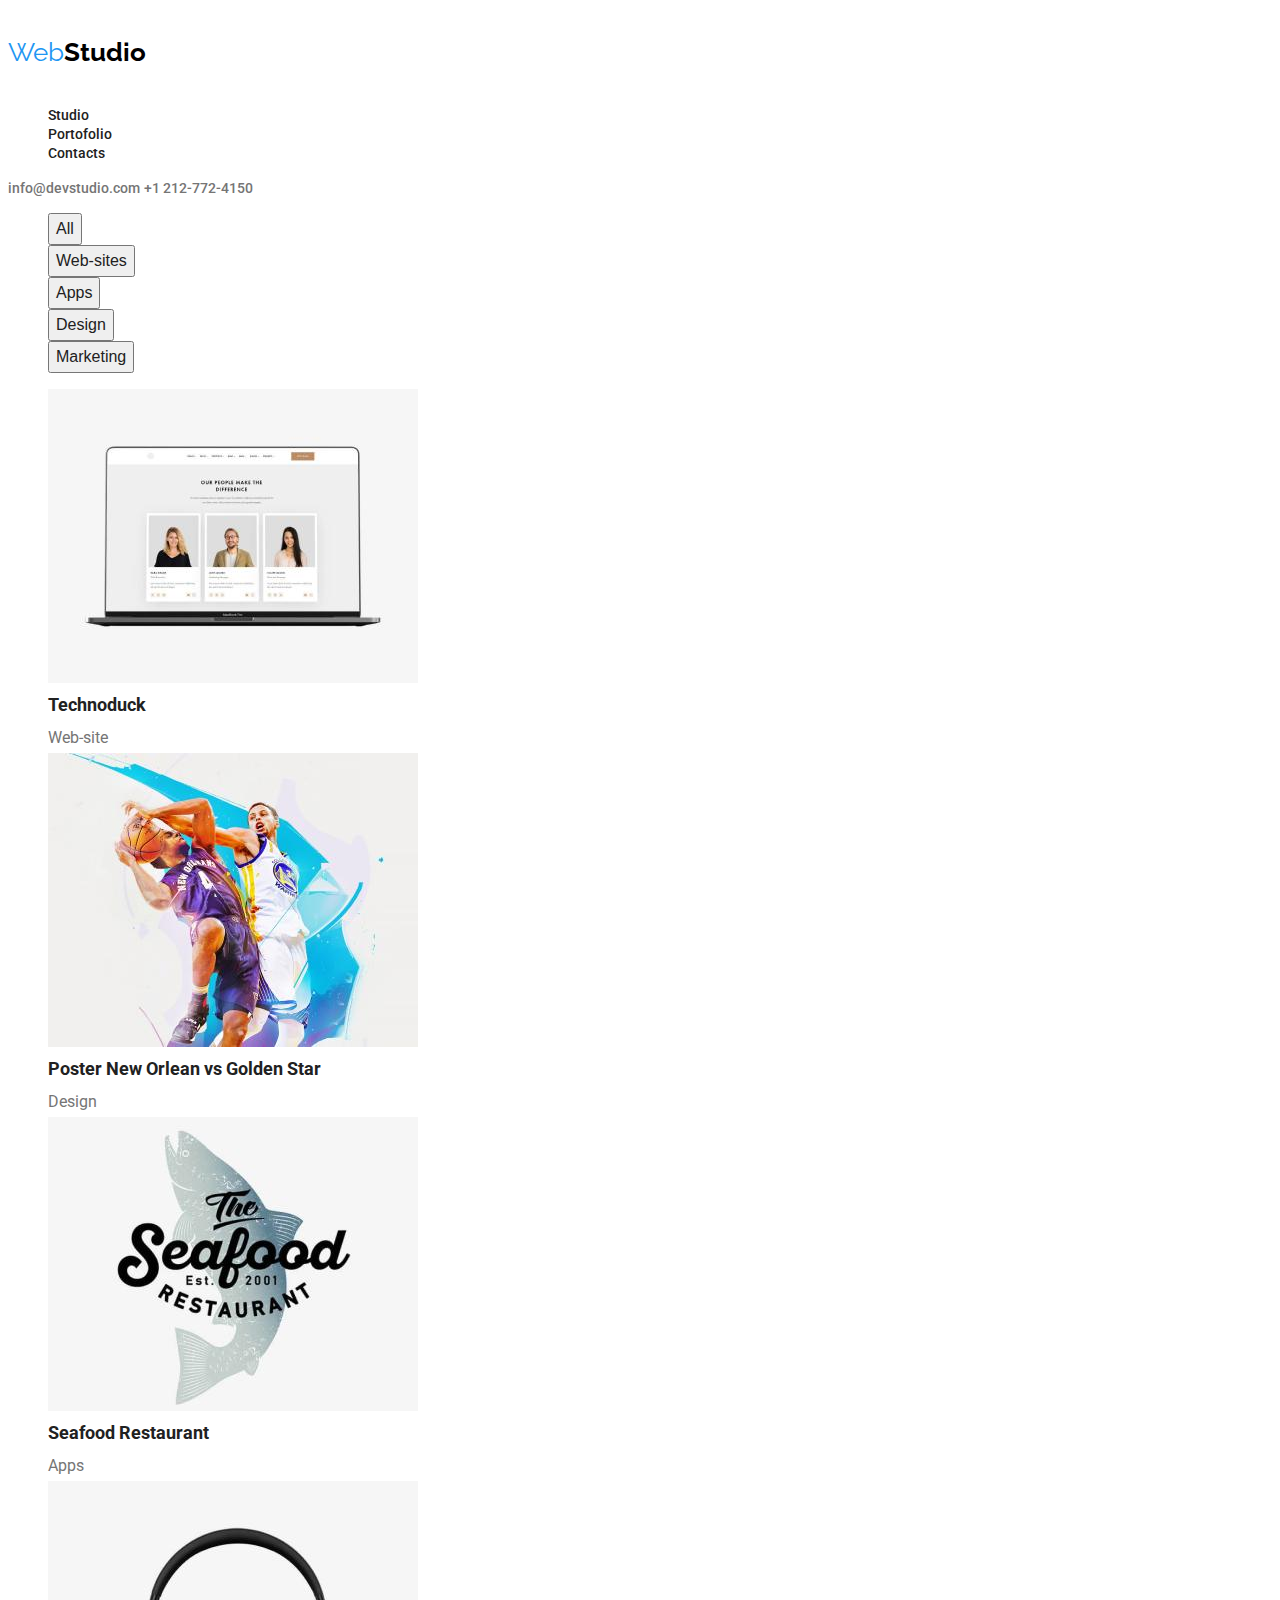
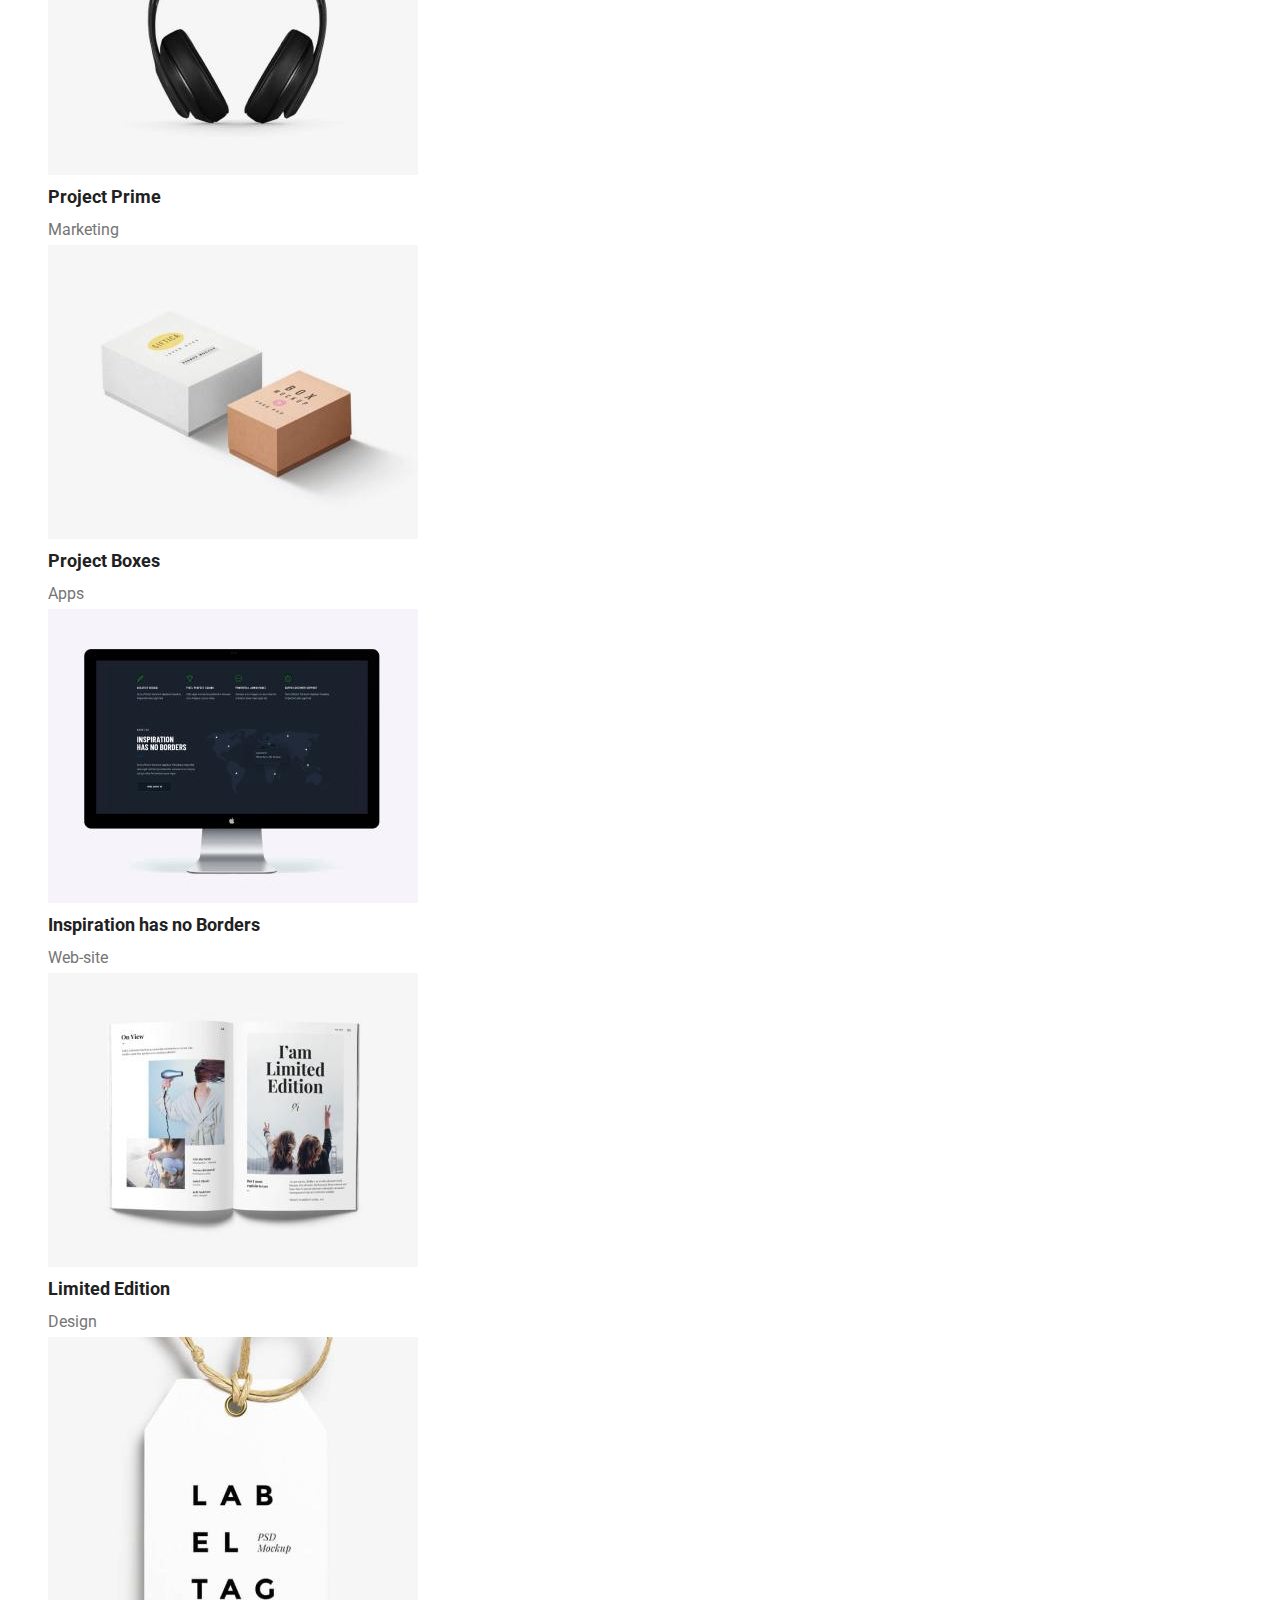
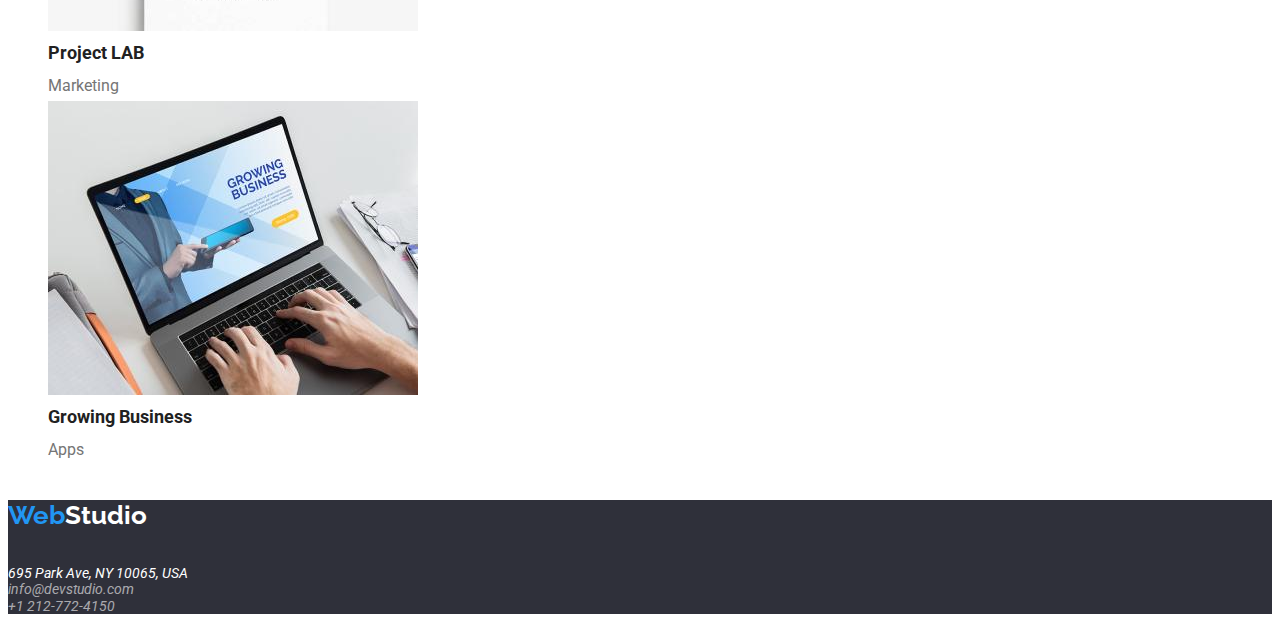
==== portofolio.html @ d2ba15c8 "Add copy repozitory" ====
<!DOCTYPE html>
<html lang="en">
  <head>
    <meta charset="UTF-8" />
    <meta name="viewport" content="width = device-width,initial-scale=1.0" />
    <title>WebStudio</title>
    <link rel="preconnect" href="https://fonts.googleapis.com" />
    <link rel="preconnect" href="https://fonts.gstatic.com" crossorigin />
    <link
      href="https://fonts.googleapis.com/css2?family=Raleway:wght@700&family=Roboto:wght@400;500;700;900&display=swap"
      rel="stylesheet"
    />
    <link rel="stylesheet" href="CSS/style.css" />
  </head>

  <body class="studio-prezentation">
    <header class="global-header">
      <a href="./portofolio.html"></a>
      <h4><span class="accent">Web</span>Studio</h4>

      <nav class="main-navigation">
        <ul>
          <li><a href="./index.html">Studio</a></li>
          <li><a href="./portofolio.html" class="nav-link current">Portofolio</a></li>
          <li><a href="#">Contacts</a></li>
        </ul>
      </nav>

      <a href="mailto:info@devstudio.com">info@devstudio.com</a>
      <a href="tel:+12127724150">+1 212-772-4150</a>
    </header>
    <main>
      <ul class="portofolio-button">
        <li><button type="button">All</button></li>
        <li><button type="button">Web-sites</button></li>
        <li><button type="button">Apps</button></li>
        <li><button type="button">Design</button></li>
        <li><button type="button">Marketing</button></li>
      </ul>

      <ul class="images">
        <li>
          <img
            src="./images/PortofolioTechnoduck.jpg"
            alt="Tehnoduck"
            width="370"
          />
          <br />
          <span class="description-product">Technoduck</span>
          <br />
          <span class="category-product">Web-site</span>
        </li>

        <li>
          <img
            src="./images/Poster-Orlean-Star.jpg"
            alt="New Orlean vs Golden Star"
            width="370"
          />
          <br />
          <span class="description-product"
            >Poster New Orlean vs Golden Star</span
          >
          <br />
          <span class="category-product">Design</span>
        </li>

        <li>
          <img
            src="./images/Seafood.jpg"
            alt="Seafood Restaurant"
            width="370"
          />
          <br />
          <span class="description-product">Seafood Restaurant</span>

          <br />
          <span class="category-product">Apps</span>
        </li>

        <li>
          <img src="./images/HeadPhones.jpg" alt="HeadPhones" width="370" />
          <br />
          <span class="description-product">Project Prime </span>
          <br />
          <span class="category-product">Marketing</span>
        </li>

        <li>
          <img src="./images/Boxes.jpg" alt="Boxes" width="370" />
          <br />
          <span class="description-product"> Project Boxes </span>
          <br />
          <span class="category-product">Apps</span>
        </li>

        <li>
          <img src="./images/Monitor.jpg" alt="Monitor " width="370" />
          <br />
          <span class="description-product"> Inspiration has no Borders </span>
          <br />
          <span class="category-product">Web-site</span>
        </li>

        <li>
          <img src="./images/Book.jpg" alt="Book " width="370" />
          <br />
          <span class="description-product"> Limited Edition </span>
          <br />
          <span class="category-product">Design</span>
        </li>

        <li>
          <img src="./images/Label.jpg" alt="Label " width="370" />
          <br />
          <span class="description-product"> Project LAB </span>
          <br />
          <span class="category-product">Marketing</span>
        </li>

        <li>
          <img src="./images/laptop.jpg" alt="Laptop " width="370" />
          <br />
          <span class="description-product"> Growing Business </span>
          <br />
          <span class="category-product">Apps</span>
        </li>
      </ul>
    </main>
    <footer class="adress-information">
      <h4><span class="highlight">Web</span>Studio</h4>
      <address class="useful-information">
        695 Park Ave, NY 10065, USA <br />
        <a href="mailto:info@devstudio.com">info@devstudio.com</a> <br />
        <a href="tel:+12127724150">+1 212-772-4150</a> <br />
      </address>
    </footer>
  </body>
</html>
---- CSS/style.css ----
:root{
    --link-color: #212121;
    --heading-font-family: "Roboto", sans-serif;
    --series-font-family:"Raleway", sans-serif;
}   

.studio-prezentation{
    font-family: var(--heading-font-family);
}
.global-header{
    background-color: white;

}

span.accent{
    color: #2196F3;
    font-family: var(--series-font-family);
    font-weight: 400;
    font-size: 26px;
    line-height: 35.96px;

}
.studio-prezentation h4{
    font-family: var(--series-font-family);
    color: #000000;
    font-weight: 700;
    font-size: 26px;
    line-height: 30.52px;
}

.global-header .main-navigation a:link,
.global-header .main-navigation a:visited{
    color: var(--link-color);
    text-decoration: none;
    font-weight: 500;
    font-size: 14px;
    line-height: 16.41px;
}
.global-header .main-navigation a:hover{
    color: #2196F3;
    
    
}
.global-header .main-navigation a:active{
    color: #2196F3;

}

.global-header a{
    color: #757575;
    text-decoration: none;
    font-weight: 500;
    font-size: 14px;
    line-height: 16.41px;
}

.global-header a:hover{
    color: #2196F3;
}
.page-section-content{
    background-color: #2F303A;   
}
h1 {
    color: #FFFFFF;
   font-size: 44px;
    font-weight: 900;
    line-height: 60px;
}

.button-service{  
    background-color: #2196F3;
    color: #FFFFFF;
    font-weight: 700;
    font-size: 16px;
    line-height: 30px;
    cursor: pointer
}
 .button-service:hover{
    background-color: #757575;
}

.about-us p{
    color: #757575;
   font-size: 14px;
   line-height: 24px;

    
}

.about-us h4{
    color: #212121;
   font-size: 14px;
   line-height: 16.41px;
    font-weight: 700;
}
ul{
    list-style-type: none;
}

h2{
    color: #212121;
    font-size: 36px;
    line-height: 42.19px;
    font-weight: 700;
}

.our-team{
    background-color: #F5F4FA;
}

h4{
    color: #212121;
   font-size: 16px;
   line-height: 18.75px;
    font-weight: 500;
}
.our-team span{
    color: #757575;
    font-size: 16px;
    line-height: 18.75px;
    font-weight: 400;
}

.adress-information{
    background-color: #2F303A;
    font-family: var(--heading-font-family);
    font-weight: 400;
    font-size: 14px;
    line-height: 16.41px;
}

.adress-information .highlight{
    color:#2196F3 ;
    font-family: var(--series-font-family);
    font-weight: 700;
    font-size: 26px;
    line-height: 30.52px;
}
.adress-information h4{
    color: #FFFFFF;
    font-family: var(--series-font-family);
    font-weight: 700;
    font-size: 26px;
    line-height: 30.52px;
}
.useful-information{
    color: #FFFFFF;
   
}
.useful-information a{
    color: #FFFFFF99;
    text-decoration: none;
    font-size: 14px;
    line-height: 16px;
}
.useful-information a:hover{
    color: #2196F3;
}

.portofolio-button button {
    font-weight: 500;
    font-size: 16px;
    line-height: 26px;
    cursor: pointer;
    color: #212121;
    
}


 .portofolio-button button:hover,
 .portofolio-button:focus {
    color: #FFFFFF;
    background-color: #2196F3;
}
 .portofolio-button button:active{
    color: orange;
 }
 

.images .description-product{
    color: #212121;
    font-weight: 700;
    font-size: 18px;
    line-height: 36px;
}

.images .category-product{
    color:  #757575;
    font-weight: 400;
    font-size: 16px;
    line-height: 30px;
    
}

.nav-link current{
    color: #4d0752;
}
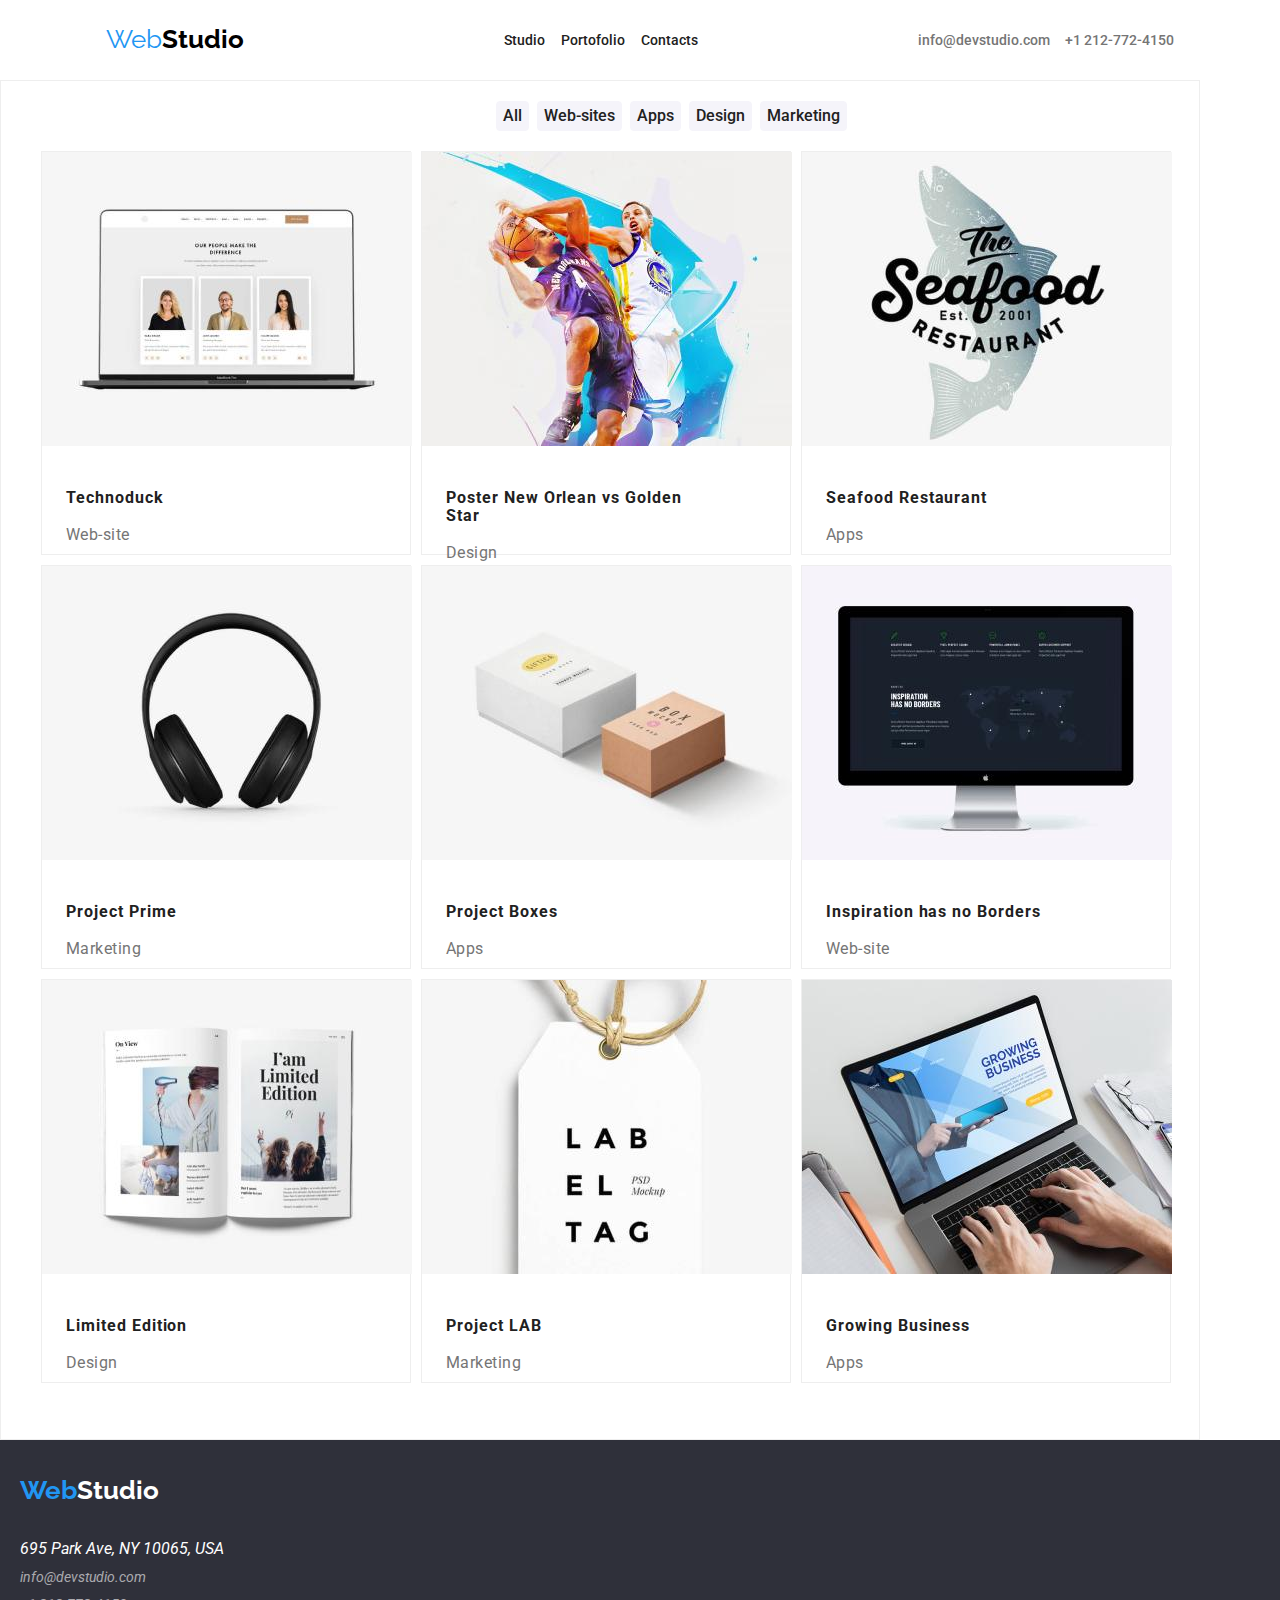
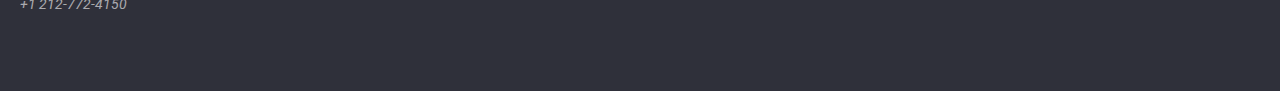
==== commit 8029b842: "add styles for geometry" ====
--- a/portofolio.html
+++ b/portofolio.html
@@ -10,26 +10,34 @@
       href="https://fonts.googleapis.com/css2?family=Raleway:wght@700&family=Roboto:wght@400;500;700;900&display=swap"
       rel="stylesheet"
     />
+    <link
+      rel="stylesheet"
+      href="https://cdnjs.cloudflare.com/ajax/libs/modern-normalize/1.0.0/modern-normalize.min.css"
+    />
     <link rel="stylesheet" href="CSS/style.css" />
   </head>
 
   <body class="studio-prezentation">
     <header class="global-header">
-      <a href="./portofolio.html"></a>
-      <h4><span class="accent">Web</span>Studio</h4>
+      <a href="./index.html/"></a>
+      <div class="nav-container">
+        <h4><span class="accent">Web</span>Studio</h4>
 
-      <nav class="main-navigation">
-        <ul>
-          <li><a href="./index.html">Studio</a></li>
-          <li><a href="./portofolio.html" class="nav-link current">Portofolio</a></li>
-          <li><a href="#">Contacts</a></li>
-        </ul>
-      </nav>
+        <nav class="main-navigation">
+          <ul>
+            <li><a href="./studio.html" class="nav-link current">Studio</a></li>
+            <li><a href="./portofolio.html">Portofolio</a></li>
+            <li><a href="#">Contacts</a></li>
+          </ul>
+        </nav>
 
-      <a href="mailto:info@devstudio.com">info@devstudio.com</a>
-      <a href="tel:+12127724150">+1 212-772-4150</a>
+        <div class="contact-container">
+          <a href="mailto:info@devstudio.com">info@devstudio.com</a>
+          <a href="tel:+12127724150">+1 212-772-4150</a>
+        </div>
+      </div>
     </header>
-    <main>
+    <main class="portofolio-container">
       <ul class="portofolio-button">
         <li><button type="button">All</button></li>
         <li><button type="button">Web-sites</button></li>
@@ -39,100 +47,122 @@
       </ul>
 
       <ul class="images">
-        <li>
+        <li class="item">
           <img
             src="./images/PortofolioTechnoduck.jpg"
             alt="Tehnoduck"
             width="370"
           />
-          <br />
+          <div class="product">
+            <br />
           <span class="description-product">Technoduck</span>
           <br />
           <span class="category-product">Web-site</span>
+          </div>
         </li>
 
-        <li>
+        <li class="item">
           <img
             src="./images/Poster-Orlean-Star.jpg"
             alt="New Orlean vs Golden Star"
             width="370"
           />
-          <br />
+          <div class="product">
+            
+            <br />
           <span class="description-product"
             >Poster New Orlean vs Golden Star</span
           >
           <br />
           <span class="category-product">Design</span>
+          </div>
         </li>
 
-        <li>
+        <li  class="item">
           <img
             src="./images/Seafood.jpg"
             alt="Seafood Restaurant"
             width="370"
           />
-          <br />
+          <div class="product">
+            <br />
           <span class="description-product">Seafood Restaurant</span>
 
           <br />
           <span class="category-product">Apps</span>
+          </div>
         </li>
 
-        <li>
+        <li  class="item">
           <img src="./images/HeadPhones.jpg" alt="HeadPhones" width="370" />
-          <br />
+          <div class="product">
+            <br />
           <span class="description-product">Project Prime </span>
           <br />
           <span class="category-product">Marketing</span>
+          </div>
         </li>
 
-        <li>
+        <li  class="item">
           <img src="./images/Boxes.jpg" alt="Boxes" width="370" />
+         <div class="product">
           <br />
           <span class="description-product"> Project Boxes </span>
           <br />
           <span class="category-product">Apps</span>
+         </div>
         </li>
 
-        <li>
+        <li  class="item">
           <img src="./images/Monitor.jpg" alt="Monitor " width="370" />
-          <br />
+          <div class="product">
+            <br />
           <span class="description-product"> Inspiration has no Borders </span>
           <br />
           <span class="category-product">Web-site</span>
+          </div>
         </li>
 
-        <li>
+        <li  class="item">
           <img src="./images/Book.jpg" alt="Book " width="370" />
-          <br />
+          <div class="product">
+            <br />
           <span class="description-product"> Limited Edition </span>
           <br />
           <span class="category-product">Design</span>
+          </div>
         </li>
 
-        <li>
+        <li  class="item">
           <img src="./images/Label.jpg" alt="Label " width="370" />
+         <div class="product">
           <br />
           <span class="description-product"> Project LAB </span>
           <br />
           <span class="category-product">Marketing</span>
+         </div>
         </li>
 
-        <li>
+        <li  class="item">
           <img src="./images/laptop.jpg" alt="Laptop " width="370" />
+         <div class="product">
           <br />
           <span class="description-product"> Growing Business </span>
           <br />
           <span class="category-product">Apps</span>
+         </div>
         </li>
       </ul>
     </main>
     <footer class="adress-information">
       <h4><span class="highlight">Web</span>Studio</h4>
+
       <address class="useful-information">
-        695 Park Ave, NY 10065, USA <br />
-        <a href="mailto:info@devstudio.com">info@devstudio.com</a> <br />
-        <a href="tel:+12127724150">+1 212-772-4150</a> <br />
+        695 Park Ave, NY 10065, USA
+
+        <a href="mailto:info@devstudio.com">info@devstudio.com</a>
+
+        <a href="tel:+12127724150">+1 212-772-4150</a>
       </address>
     </footer>
   </body>
--- a/CSS/style.css
+++ b/CSS/style.css
@@ -1,197 +1,497 @@
-:root{
-    --link-color: #212121;
-    --heading-font-family: "Roboto", sans-serif;
-    --series-font-family:"Raleway", sans-serif;
-}   
-
-.studio-prezentation{
+:root {
+  --link-color: #212121;
+  --heading-font-family: "Roboto", sans-serif;
+  --series-font-family: "Raleway", sans-serif;
+}
+.container{
+    margin: 0 auto;
+    max-width: 1200;
+    padding: 0 20px;
+}
+.studio-prezentation {
+  font-family: var(--heading-font-family);
+  border-bottom: 1px solid #ececec;
+  width: 1600px;
+  height: 80px;
+  margin: 0;
+}
+.global-header {
+  background-color: white;
+  display: flex;
+  height: 80px;
+}
+
+.nav-container {
+  display: flex;
+  width: 80%;
+  align-items: center;
+  justify-content: space-around;
+  align-items: center;
+}
+
+.contact-container {
+  display: flex;
+  width: 20%;
+  justify-content: space-between;
+  align-items: center;
+}
+
+.studio-prezentation .main-navigation ul {
+  display: flex;
+  width: 250px;
+  justify-content: space-around;
+}
+
+span.accent {
+  color: #2196f3;
+  font-family: var(--series-font-family);
+  font-weight: 400;
+  font-size: 26px;
+  line-height: 35.96px;
+}
+.studio-prezentation h4 {
+  font-family: var(--series-font-family);
+  color: #000000;
+  font-weight: 700;
+  font-size: 26px;
+  line-height: 30.52px;
+}
+
+.global-header .main-navigation a:link,
+.global-header .main-navigation a:visited {
+  color: var(--link-color);
+  text-decoration: none;
+  font-weight: 500;
+  font-size: 14px;
+  line-height: 16.41px;
+}
+.global-header .main-navigation a:hover {
+  color: #2196f3;
+}
+.global-header .main-navigation a:active {
+  color: #2196f3;
+}
+
+.global-header a {
+  color: #757575;
+  text-decoration: none;
+  font-weight: 500;
+  font-size: 14px;
+  line-height: 16.41px;
+}
+
+.global-header a:hover {
+  color: #2196f3;
+}
+.page-section-content {
+  display: flex;
+  background-color: #2f303a;
+  width: 1600px;
+  height: 600px;
+  top: 94px;
+  justify-content: center;
+  flex-direction: column;
+  align-items: center;
+}
+
+.title {
+  color: #ffffff;
+  font-size: 44px;
+  font-weight: 900;
+  line-height: 60px;
+  letter-spacing: 0.06em;
+  text-align: center;
+  width: 696px;
+  height: 120px;
+  top: 94px;
+  left: 452px;
+}
+
+.button-service {
+  background-color: #2196f3;
+  color: #ffffff;
+  font-weight: 700;
+  font-size: 16px;
+  line-height: 30px;
+  letter-spacing: 0.06em;
+  width: 200px;
+  height: 50px;
+  top: 430px;
+  left: 700px;
+  text-align: center;
+  border: 1px solid #2196f3;
+  border-radius: 4px;
+}
+.button-service:hover {
+  background-color: #757575;
+}
+.information-container {
+  display: flex;
+  justify-content: space-evenly;
+  margin-bottom: 60px;
+  width: 1200px;
+  height: 101px;
+  top: 94px;
+  left: 215px;
+  margin-top: 60px;
+}
+.about-us {
+  display: flex;
+  align-items: baseline;
+  justify-content: center;
+}
+
+.about-us p {
+  display: flex;
+  color: #757575;
+  font-size: 14px;
+  line-height: 24px;
+  letter-spacing: 0.03em;
+  width: 270px;
+  height: 75px;
+  top: 94px;
+  left: 215px;
+  justify-content: flex-start;
+
+  margin: 10px;
+}
+
+.about-us h4 {
+  display: flex;
+  color: #212121;
+  font-size: 14px;
+  line-height: 16.41px;
+  letter-spacing: 0.03em;
+  width: 270px;
+  height: 16px;
+  top: 94px;
+  left: 215px;
+  justify-content: flex-start;
+  margin: 10px;
+}
+ul {
+  list-style-type: none;
+}
+.image-gallery {
+  display: flex;
+  flex-direction: column;
+  width: 1200px;
+  height: 386px;
+  top: 969px;
+  left: 215px;
+  align-items: center;
+  margin-top: 94px;
+  text-align: center;
+
+}
+h2 {
+  color: #212121;
+  display: flex;
+  font-size: 36px;
+  line-height: 42.19px;
+  letter-spacing: 0.03rem;
+  width: 198px;
+  height: 42px;
+  top: 94px;
+  left: 701px;
+  text-align: center;
+}
+.suggestive-images li {
+  display: inline;
+  justify-content: space-between;
+  flex-direction: row;
+  align-items: center;
+  gap: 30px;
+}
+.image1 {
+  width: 370px;
+  height: 294px;
+  top: 94px;
+  left: 215px;
+
+}
+.image2 {
+  width: 370px;
+  height: 294px;
+  top: 94px;
+  left: 615px;
+  
+}
+
+.image3 {
+  width: 370px;
+  height: 294px;
+  top: 94px;
+  left: 1015px;
+}
+
+.our-team {
+  background-color: #F5F4FA;
+  display: flex;
+  flex-direction: column;
+  justify-content: center;
+  align-items: center;
+  width: 1600px;
+  height: 648px;
+  top: 94px;
+  margin-top: 130px;
+
+  
+}
+
+.our-team-content {
+  display: flex;
+  justify-content: space-between;
+  align-items: center;
+  text-align: center;
+  flex-direction: row;
+  width: 1170px;
+  height: 368px;
+  top: 94px;
+  left: 215px;
+}
+
+.team-card1 {
+  display: flex;
+  background-color: #ffffff;
+  width: 270px;
+  height: 368px;
+  top: 94px;
+  left: 215px;
+  flex-direction: column;
+  
+  border-radius: 0px 0px  4px  4px;
+  box-shadow: 0px 2px 1px 0px #00000033;
+  justify-content: flex-start;
+  
+}
+
+.team-card2 {
+  display: flex;
+  background-color: #ffffff;
+  width: 270px;
+  height: 368px;
+  top: 94px;
+  left: 515px;
+  align-content: flex-start;
+  flex-direction: column;
+  box-shadow: 0px 2px 1px 0px #00000033;
+
+  border: 1px solid #ffffff;
+  border-radius: 0px 0px 4px 4px;
+  justify-content: flex-start;
+}
+
+
+
+
+   
+
+
+
+.team-card3 {
+  display: flex;
+  background-color: #ffffff;
+  width: 270px;
+  height: 368px;
+  top: 94px;
+  left: 815px;
+  box-shadow: 0px 2px 1px 0px #00000033;
+
+  flex-direction: column;
+  align-items: center;
+  border: 1px solid #ffffff;
+  border-radius: 0px 0px 4px 4px;
+  justify-content: flex-start;
+}
+.team-card4 {
+  display: flex;
+  background-color: #ffffff;
+  width: 270px;
+  height: 368px;
+  top: 94px;
+  left: 1115px;
+  box-shadow: 0px 2px 1px 0px #00000033;
+
+  flex-direction: column;
+  align-items: center;
+  border: 1px solid #ffffff;
+  border-radius: 0px 0px 4px 4px;
+  justify-content: flex-start;
+}
+ 
+
+.our-team-content h4{
+    color: #212121;
     font-family: var(--heading-font-family);
-}
-.global-header{
-    background-color: white;
-
-}
-
-span.accent{
-    color: #2196F3;
-    font-family: var(--series-font-family);
-    font-weight: 400;
-    font-size: 26px;
-    line-height: 35.96px;
-
-}
-.studio-prezentation h4{
-    font-family: var(--series-font-family);
-    color: #000000;
+    font-size: 16px;
+    font-weight: 500;
+    line-height: 19px;
+    letter-spacing: 0.03em;
+    text-align: center;
+    display: inline;
+    width: 145px;
+    height: 19px;
+    top: 94px;
+    left: 278px;
+    padding-top: 30px;
+    }
+
+    .our-team-content span{
+        font-family: var(--heading-font-family);
+        color: #757575;
+        font-size: 16px;
+        font-weight: 400;
+        line-height: 19px;
+        letter-spacing: 0.03em;
+        text-align: center;
+        width: 147px;
+        height: 19px;
+        top: 1954px;
+        left: 577px;
+        padding-top: 59px;
+        
+        
+    }
+  
+  
+
+
+.adress-information {
+  background-color: #2f303a;
+  display: flex;
+  flex-direction: column;
+
+  font-family: var(--heading-font-family);
+  font-weight: 400;
+  width: 1600px;
+  height: 251px;
+  top: 94px;
+}
+
+.useful-information {
+  display: flex;
+  flex-direction: column;
+  justify-content: space-between;
+  padding-left: 20px;
+  width: 231px;
+  height: 72px;
+  top: 94px;
+  left: 215px;
+}
+
+.adress-information .highlight {
+  color: #2196f3;
+  font-family: var(--series-font-family);
+  font-weight: 700;
+  font-size: 26px;
+  line-height: 30.52px;
+  padding-left: 20px;
+}
+.adress-information h4 {
+  color: #ffffff;
+  font-family: var(--series-font-family);
+  font-weight: 700;
+  font-size: 26px;
+  line-height: 30.52px;
+}
+.useful-information {
+  color: #ffffff;
+}
+.useful-information a {
+  color: #ffffff99;
+  text-decoration: none;
+  font-size: 14px;
+  line-height: 16px;
+}
+.useful-information a:hover {
+  color: #2196f3;
+}
+.portofolio-container{
+      
+    border: 0.1px solid #EEEEEE;
+    max-width: 1200px;
+    height: 1360px;
+    top: 174px;
+    left: 215px;
+    padding-bottom: 94px;
+
+}
+.portofolio-button button{
+    background-color: #F5F4FA;
+    border: 1px solid #F5F4FA;
+    border-radius: 4px;
+  font-weight: 500;
+  font-size: 16px;
+  line-height: 26px;
+  cursor: pointer;
+  color: #212121;
+  
+  
+}
+.portofolio-button{
+    display: flex;
+    flex-direction: row;
+    justify-content:center;
+    align-items: center;
+    text-align: center;
+    width: 1300px;
+    height: 38px;
+   padding-top: 0px;
+    left: 542px;
+    
+    gap: 8px;
+}
+.portofolio-button button:hover,
+.portofolio-button:focus {
+  color: #ffffff;
+  background-color: #2196f3;
+}
+.portofolio-button button:active {
+  color: orange;
+}
+.images{
+    display: flex;
+    flex-wrap: wrap;
+    gap: 10px;
+    justify-content: flex-start;
+    
+}
+.item{
+    
+    width: 370px;
+    height: 404px;
+    top: 94px;
+    left: 215px;
+    border: 1px solid #EEEEEE;
+    
+    
+    
+}
+.product{
+    width: 322px;
+   padding: 20px 24px;
+   display: flex;
+   flex-direction: column;
+}
+.product .description-product{
+    color: #212121;
+    font-family: var(--heading-font-family);
     font-weight: 700;
-    font-size: 26px;
-    line-height: 30.52px;
-}
-
-.global-header .main-navigation a:link,
-.global-header .main-navigation a:visited{
-    color: var(--link-color);
-    text-decoration: none;
-    font-weight: 500;
-    font-size: 14px;
-    line-height: 16.41px;
-}
-.global-header .main-navigation a:hover{
-    color: #2196F3;
-    
-    
-}
-.global-header .main-navigation a:active{
-    color: #2196F3;
-
-}
-
-.global-header a{
+    letter-spacing: 0.06em;
+    size: 18px;
+}
+.product .category-product{
     color: #757575;
-    text-decoration: none;
-    font-weight: 500;
-    font-size: 14px;
-    line-height: 16.41px;
-}
-
-.global-header a:hover{
-    color: #2196F3;
-}
-.page-section-content{
-    background-color: #2F303A;   
-}
-h1 {
-    color: #FFFFFF;
-   font-size: 44px;
-    font-weight: 900;
-    line-height: 60px;
-}
-
-.button-service{  
-    background-color: #2196F3;
-    color: #FFFFFF;
-    font-weight: 700;
-    font-size: 16px;
-    line-height: 30px;
-    cursor: pointer
-}
- .button-service:hover{
-    background-color: #757575;
-}
-
-.about-us p{
-    color: #757575;
-   font-size: 14px;
-   line-height: 24px;
-
-    
-}
-
-.about-us h4{
-    color: #212121;
-   font-size: 14px;
-   line-height: 16.41px;
-    font-weight: 700;
-}
-ul{
-    list-style-type: none;
-}
-
-h2{
-    color: #212121;
-    font-size: 36px;
-    line-height: 42.19px;
-    font-weight: 700;
-}
-
-.our-team{
-    background-color: #F5F4FA;
-}
-
-h4{
-    color: #212121;
-   font-size: 16px;
-   line-height: 18.75px;
-    font-weight: 500;
-}
-.our-team span{
-    color: #757575;
-    font-size: 16px;
-    line-height: 18.75px;
-    font-weight: 400;
-}
-
-.adress-information{
-    background-color: #2F303A;
     font-family: var(--heading-font-family);
     font-weight: 400;
-    font-size: 14px;
-    line-height: 16.41px;
-}
-
-.adress-information .highlight{
-    color:#2196F3 ;
-    font-family: var(--series-font-family);
-    font-weight: 700;
-    font-size: 26px;
-    line-height: 30.52px;
-}
-.adress-information h4{
-    color: #FFFFFF;
-    font-family: var(--series-font-family);
-    font-weight: 700;
-    font-size: 26px;
-    line-height: 30.52px;
-}
-.useful-information{
-    color: #FFFFFF;
-   
-}
-.useful-information a{
-    color: #FFFFFF99;
-    text-decoration: none;
-    font-size: 14px;
-    line-height: 16px;
-}
-.useful-information a:hover{
-    color: #2196F3;
-}
-
-.portofolio-button button {
-    font-weight: 500;
-    font-size: 16px;
-    line-height: 26px;
-    cursor: pointer;
-    color: #212121;
-    
-}
-
-
- .portofolio-button button:hover,
- .portofolio-button:focus {
-    color: #FFFFFF;
-    background-color: #2196F3;
-}
- .portofolio-button button:active{
-    color: orange;
- }
- 
-
-.images .description-product{
-    color: #212121;
-    font-weight: 700;
-    font-size: 18px;
-    line-height: 36px;
-}
-
-.images .category-product{
-    color:  #757575;
-    font-weight: 400;
-    font-size: 16px;
-    line-height: 30px;
-    
-}
-
-.nav-link current{
-    color: #4d0752;
-}+    letter-spacing: 0.03em;
+    size: 16px;
+}
+    
+    
+
+  
+.nav-link current {
+  color: #4d0752;
+}
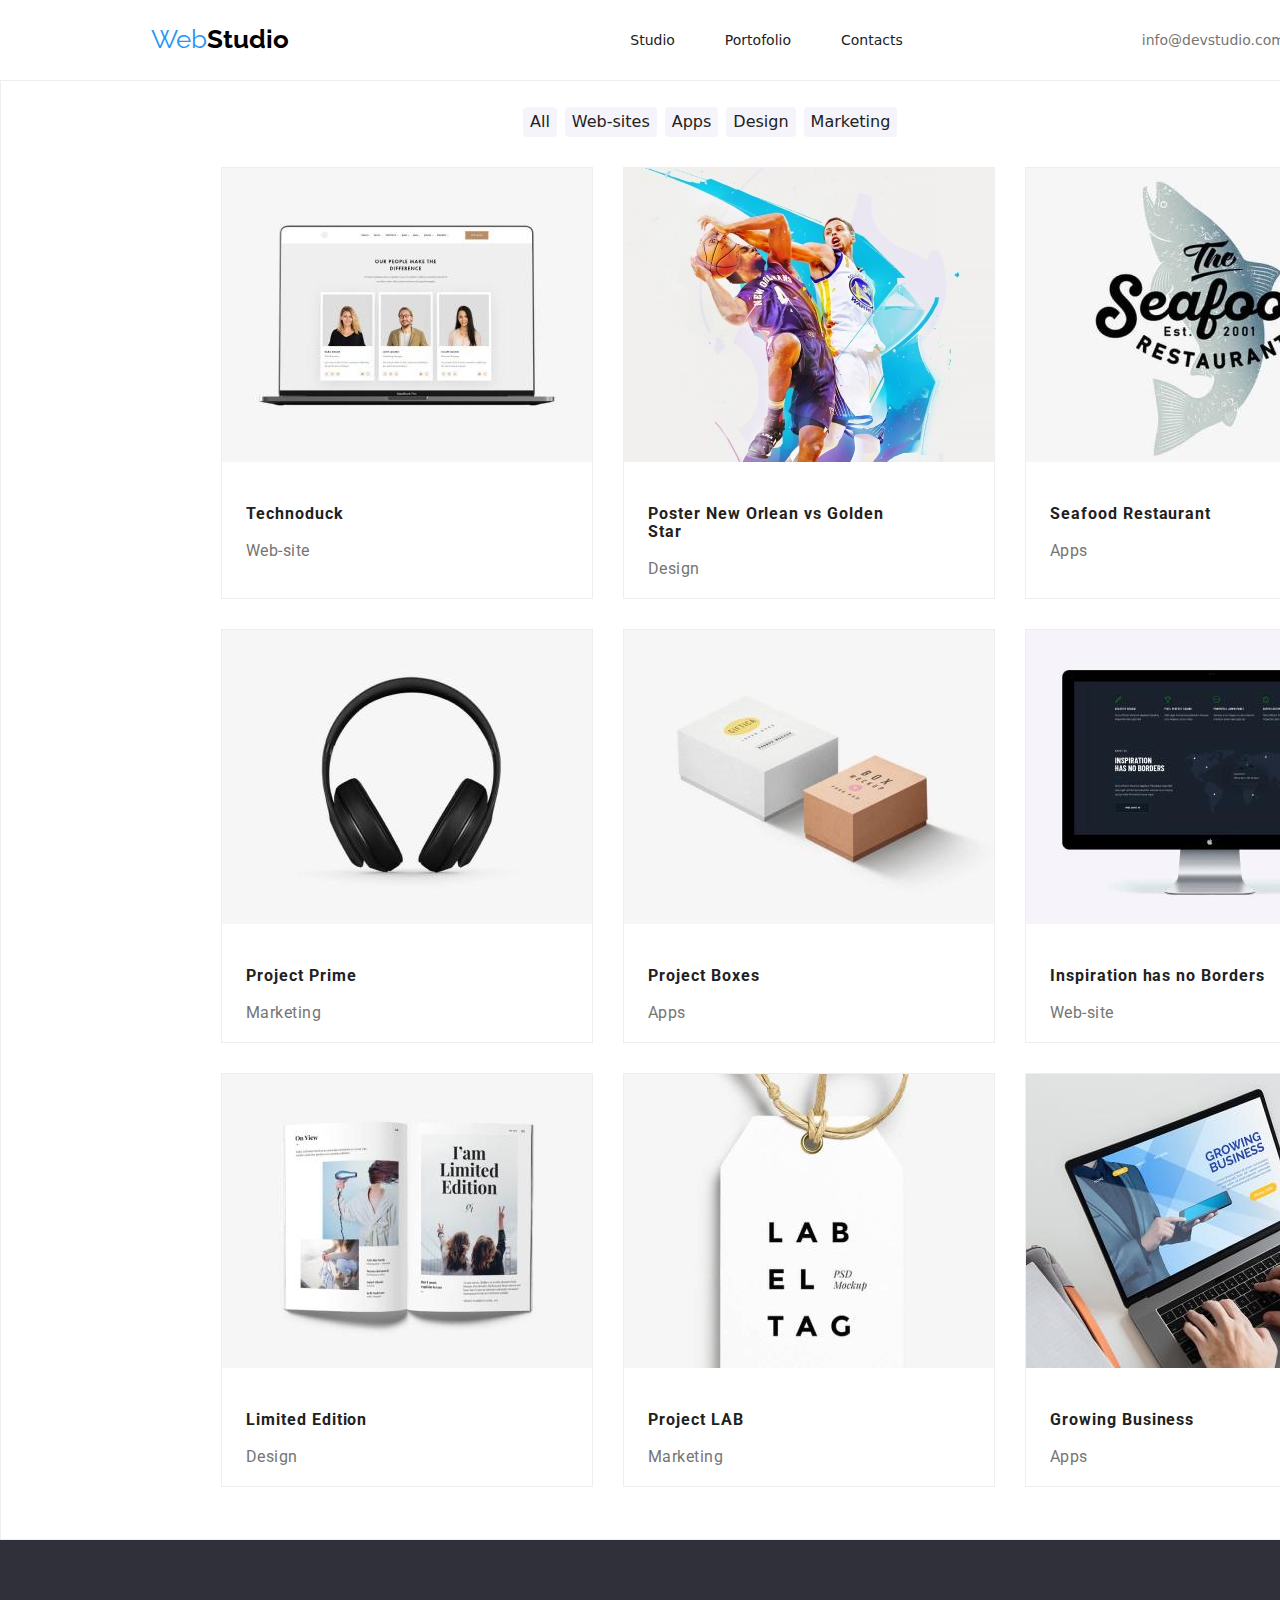
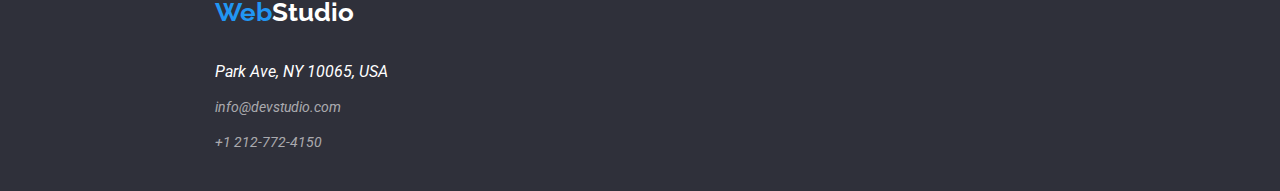
==== commit 92c52e7d: "add style css" ====
--- a/portofolio.html
+++ b/portofolio.html
@@ -25,7 +25,7 @@
 
         <nav class="main-navigation">
           <ul>
-            <li><a href="./studio.html" class="nav-link current">Studio</a></li>
+            <li><a href="./index.html" class="nav-link current">Studio</a></li>
             <li><a href="./portofolio.html">Portofolio</a></li>
             <li><a href="#">Contacts</a></li>
           </ul>
@@ -158,11 +158,13 @@
       <h4><span class="highlight">Web</span>Studio</h4>
 
       <address class="useful-information">
-        695 Park Ave, NY 10065, USA
+        <span> Park Ave, NY 10065, USA</span> 
+        <br />
 
         <a href="mailto:info@devstudio.com">info@devstudio.com</a>
-
+   <br />
         <a href="tel:+12127724150">+1 212-772-4150</a>
+        <br />
       </address>
     </footer>
   </body>
--- a/CSS/style.css
+++ b/CSS/style.css
@@ -8,22 +8,15 @@
     max-width: 1200;
     padding: 0 20px;
 }
-.studio-prezentation {
-  font-family: var(--heading-font-family);
-  border-bottom: 1px solid #ececec;
+
+
+
+
+.nav-container {
+  display: flex;
+  color: #FFFFFF;
   width: 1600px;
   height: 80px;
-  margin: 0;
-}
-.global-header {
-  background-color: white;
-  display: flex;
-  height: 80px;
-}
-
-.nav-container {
-  display: flex;
-  width: 80%;
   align-items: center;
   justify-content: space-around;
   align-items: center;
@@ -31,15 +24,16 @@
 
 .contact-container {
   display: flex;
-  width: 20%;
   justify-content: space-between;
   align-items: center;
-}
-
-.studio-prezentation .main-navigation ul {
+  gap: 40px;
+}
+
+ .main-navigation ul {
   display: flex;
   width: 250px;
   justify-content: space-around;
+  gap: 50px;
 }
 
 span.accent {
@@ -87,8 +81,8 @@
   display: flex;
   background-color: #2f303a;
   width: 1600px;
-  height: 600px;
-  top: 94px;
+  height: 500px;
+  top: 80px;
   justify-content: center;
   flex-direction: column;
   align-items: center;
@@ -123,22 +117,22 @@
   border-radius: 4px;
 }
 .button-service:hover {
-  background-color: #757575;
+
+  color: #757575;
 }
 .information-container {
   display: flex;
   justify-content: space-evenly;
-  margin-bottom: 60px;
   width: 1200px;
-  height: 101px;
-  top: 94px;
-  left: 215px;
-  margin-top: 60px;
+  height: 90px;
+  padding-top: 94px;
+  padding-left: 215px;
 }
 .about-us {
   display: flex;
   align-items: baseline;
   justify-content: center;
+  gap: 30px;
 }
 
 .about-us p {
@@ -176,32 +170,28 @@
   display: flex;
   flex-direction: column;
   width: 1200px;
-  height: 386px;
+  height: 600px;
   top: 969px;
   left: 215px;
-  align-items: center;
-  margin-top: 94px;
-  text-align: center;
-
+  padding-top: 94px;
+  padding-left: 215px;
 }
 h2 {
   color: #212121;
-  display: flex;
-  font-size: 36px;
-  line-height: 42.19px;
-  letter-spacing: 0.03rem;
-  width: 198px;
-  height: 42px;
-  top: 94px;
-  left: 701px;
-  text-align: center;
-}
-.suggestive-images li {
-  display: inline;
-  justify-content: space-between;
-  flex-direction: row;
-  align-items: center;
+  font-family: var(--heading-font-family)
+  weight 700;
+  size: 36px;
+  letter-spacing: 0.03em;
+  padding-top: 94px;
+  padding-left: 450px;
+  
+  
+}
+.suggestive-images {
+  display: flex;
+  justify-content: center;
   gap: 30px;
+  padding-bottom: 50px;
 }
 .image1 {
   width: 370px;
@@ -229,14 +219,10 @@
   background-color: #F5F4FA;
   display: flex;
   flex-direction: column;
-  justify-content: center;
-  align-items: center;
   width: 1600px;
   height: 648px;
-  top: 94px;
-  margin-top: 130px;
-
-  
+  top: 1449px;  
+
 }
 
 .our-team-content {
@@ -245,10 +231,21 @@
   align-items: center;
   text-align: center;
   flex-direction: row;
-  width: 1170px;
+  width: 1200px;
   height: 368px;
-  top: 94px;
-  left: 215px;
+  top: 1635px;
+  left: 215px;
+  padding-left: 215px;
+  gap: 30px;
+}
+
+.title-team{
+  color: #212121;
+  font-family: var(--heading-font-family);
+  font-weight:700;
+  size: 60px;
+  padding-left: 718px;
+  padding-top: 94px;
 }
 
 .team-card1 {
@@ -361,23 +358,19 @@
   background-color: #2f303a;
   display: flex;
   flex-direction: column;
-
+  justify-content: center;
   font-family: var(--heading-font-family);
   font-weight: 400;
   width: 1600px;
   height: 251px;
-  top: 94px;
+  top: 2097px;
 }
 
 .useful-information {
   display: flex;
   flex-direction: column;
-  justify-content: space-between;
-  padding-left: 20px;
-  width: 231px;
-  height: 72px;
-  top: 94px;
-  left: 215px;
+
+  padding-left: 215px;
 }
 
 .adress-information .highlight {
@@ -386,7 +379,7 @@
   font-weight: 700;
   font-size: 26px;
   line-height: 30.52px;
-  padding-left: 20px;
+  padding-left: 215px;
 }
 .adress-information h4 {
   color: #ffffff;
@@ -408,14 +401,13 @@
   color: #2196f3;
 }
 .portofolio-container{
-      
+     display: flex;
+     flex-wrap: wrap;
     border: 0.1px solid #EEEEEE;
-    max-width: 1200px;
-    height: 1360px;
-    top: 174px;
-    left: 215px;
-    padding-bottom: 94px;
-
+    width: 1600px;
+    height: 1460px;
+  padding-left: 180px;
+  padding-bottom: 90px;
 }
 .portofolio-button button{
     background-color: #F5F4FA;
@@ -432,14 +424,11 @@
 .portofolio-button{
     display: flex;
     flex-direction: row;
-    justify-content:center;
-    align-items: center;
-    text-align: center;
     width: 1300px;
     height: 38px;
-   padding-top: 0px;
+   padding-top: 10px;
     left: 542px;
-    
+    padding-left: 342px;
     gap: 8px;
 }
 .portofolio-button button:hover,
@@ -453,20 +442,11 @@
 .images{
     display: flex;
     flex-wrap: wrap;
-    gap: 10px;
+    gap: 30px;
     justify-content: flex-start;
-    
 }
 .item{
-    
-    width: 370px;
-    height: 404px;
-    top: 94px;
-    left: 215px;
     border: 1px solid #EEEEEE;
-    
-    
-    
 }
 .product{
     width: 322px;
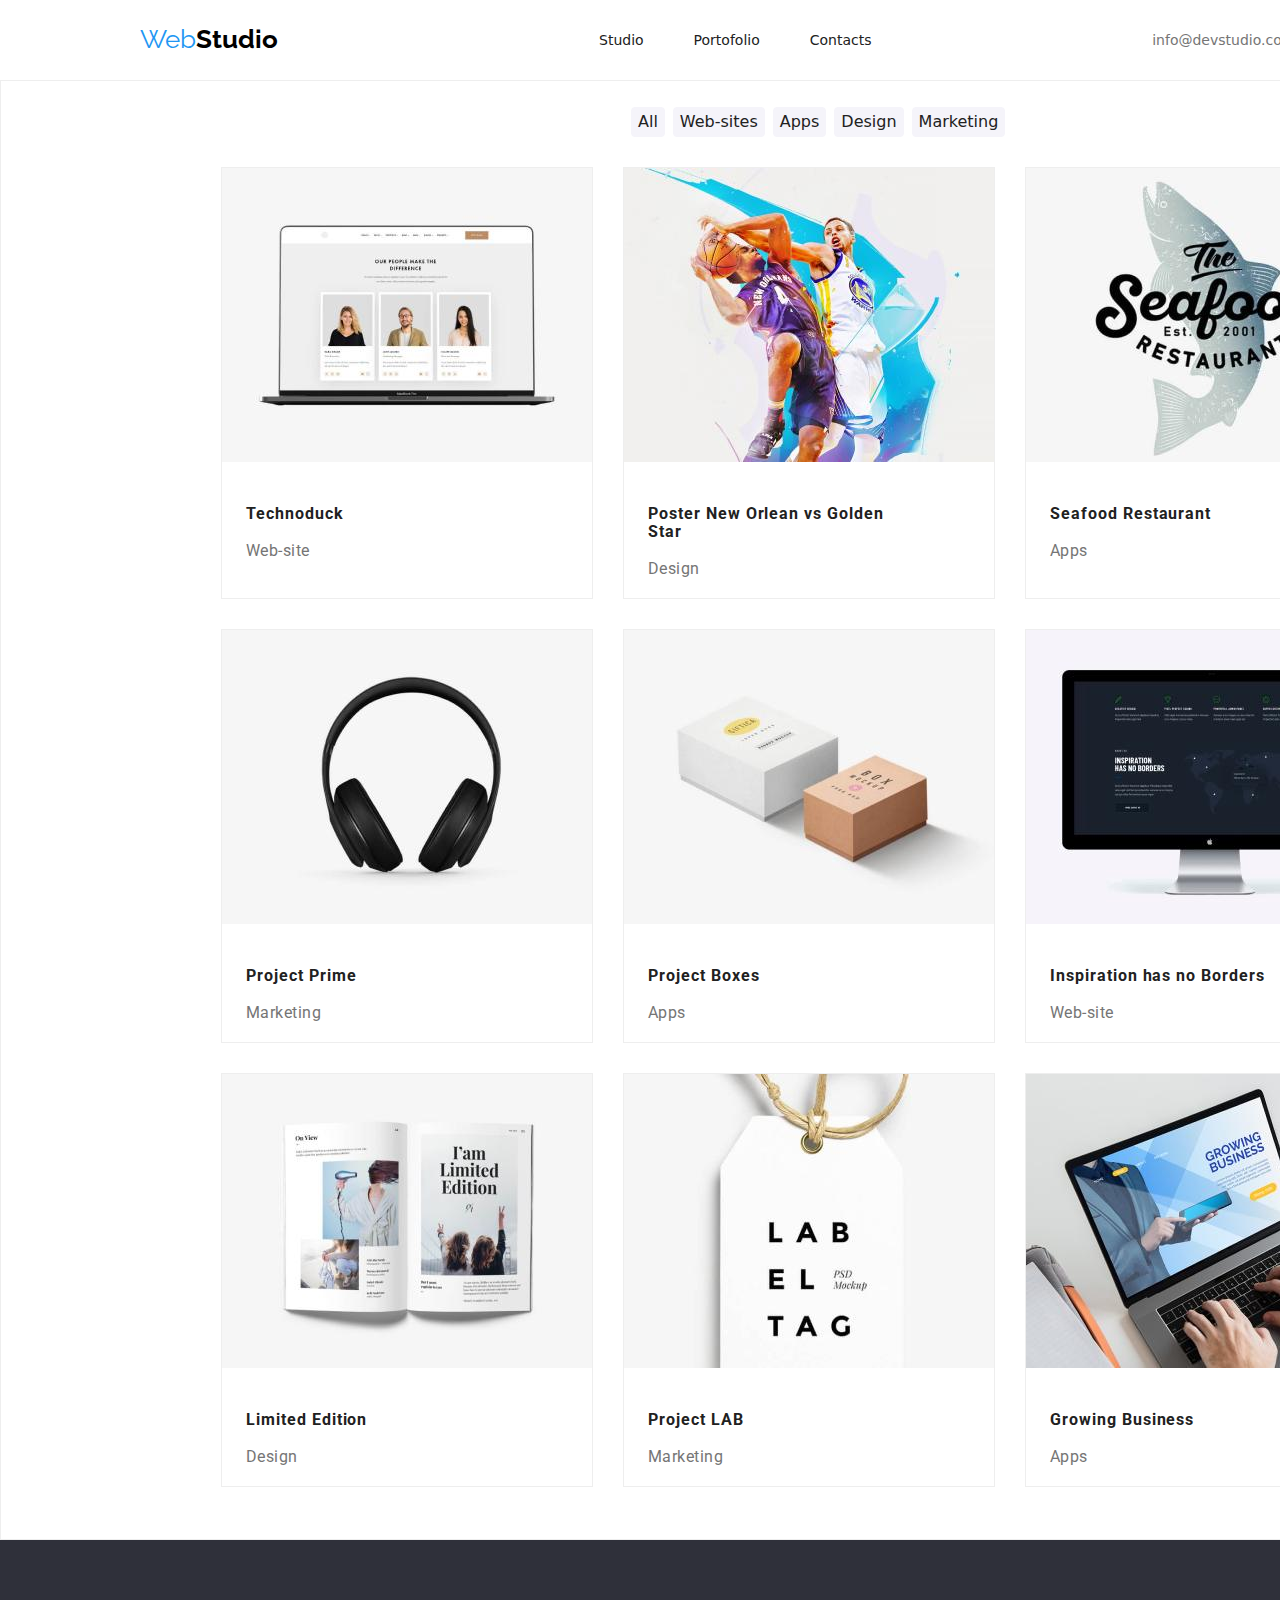
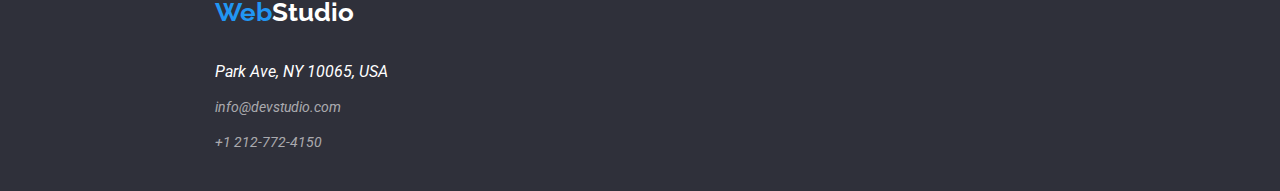
==== commit 3a618fef: "add current, hover" ====
--- a/portofolio.html
+++ b/portofolio.html
@@ -25,8 +25,8 @@
 
         <nav class="main-navigation">
           <ul>
-            <li><a href="./index.html" class="nav-link current">Studio</a></li>
-            <li><a href="./portofolio.html">Portofolio</a></li>
+            <li><a href="./index.html">Studio</a></li>
+            <li><a href="./portofolio.html"  class="current-portofolio">Portofolio</a></li>
             <li><a href="#">Contacts</a></li>
           </ul>
         </nav>
--- a/CSS/style.css
+++ b/CSS/style.css
@@ -5,21 +5,37 @@
 }
 .container{
     margin: 0 auto;
-    max-width: 1200;
+    max-width: 100px;
     padding: 0 20px;
 }
 
-
-
+a .current-studio:link,
+a .current-studio:visited{
+  color: #FFFFFF;
+  background-color: #2196f3;
+}
+ a .current-studio:active{
+  color: #2196f3;
+}
+
+a .current-portofolio:link,
+a .current-portofolio:visited{
+  color: #FFFFFF;
+  background-color: #2196f3;
+}
+ a .current-portofolio:active{
+  color: #2196f3;
+ }
 
 .nav-container {
   display: flex;
+  flex-direction: row;
+  justify-content: space-around;
+  align-items: center;
   color: #FFFFFF;
   width: 1600px;
   height: 80px;
-  align-items: center;
-  justify-content: space-around;
-  align-items: center;
+  margin: auto;
 }
 
 .contact-container {
@@ -29,10 +45,9 @@
   gap: 40px;
 }
 
- .main-navigation ul {
-  display: flex;
-  width: 250px;
-  justify-content: space-around;
+ .main-navigation ul{
+  display: flex;
+  flex-direction: row;
   gap: 50px;
 }
 
@@ -59,12 +74,11 @@
   font-size: 14px;
   line-height: 16.41px;
 }
-.global-header .main-navigation a:hover {
-  color: #2196f3;
-}
+.global-header .main-navigation a:hover,
 .global-header .main-navigation a:active {
   color: #2196f3;
 }
+
 
 .global-header a {
   color: #757575;
@@ -115,24 +129,25 @@
   text-align: center;
   border: 1px solid #2196f3;
   border-radius: 4px;
-}
-.button-service:hover {
-
-  color: #757575;
+  box-shadow: 0px 4px 4px 0px #00000026;
+
+}
+.page-section-content .button-service:hover {
+
+  background-color: #188CE8;
 }
 .information-container {
   display: flex;
-  justify-content: space-evenly;
+  justify-content: space-between;
   width: 1200px;
   height: 90px;
   padding-top: 94px;
-  padding-left: 215px;
 }
 .about-us {
   display: flex;
-  align-items: baseline;
   justify-content: center;
   gap: 30px;
+  padding-left: 215px;
 }
 
 .about-us p {
@@ -146,8 +161,7 @@
   top: 94px;
   left: 215px;
   justify-content: flex-start;
-
-  margin: 10px;
+  padding-left: 6px;
 }
 
 .about-us h4 {
@@ -169,6 +183,7 @@
 .image-gallery {
   display: flex;
   flex-direction: column;
+  justify-content: center;
   width: 1200px;
   height: 600px;
   top: 969px;
@@ -178,12 +193,12 @@
 }
 h2 {
   color: #212121;
-  font-family: var(--heading-font-family)
-  weight 700;
-  size: 36px;
+  font-family: var(--heading-font-family);
+  font-weight: 700;
+  size: 50px;
   letter-spacing: 0.03em;
   padding-top: 94px;
-  padding-left: 450px;
+  padding-left: 480px;
   
   
 }
@@ -191,7 +206,8 @@
   display: flex;
   justify-content: center;
   gap: 30px;
-  padding-bottom: 50px;
+  padding-bottom: 60px;
+  padding-left: 150px;
 }
 .image1 {
   width: 370px;
@@ -220,8 +236,8 @@
   display: flex;
   flex-direction: column;
   width: 1600px;
-  height: 648px;
-  top: 1449px;  
+  height: 638px;
+  top: 1449px; 
 
 }
 
@@ -245,7 +261,7 @@
   font-weight:700;
   size: 60px;
   padding-left: 718px;
-  padding-top: 94px;
+  padding-top: 50px;
 }
 
 .team-card1 {
@@ -256,10 +272,10 @@
   top: 94px;
   left: 215px;
   flex-direction: column;
-  
+  align-items: flex-start;
   border-radius: 0px 0px  4px  4px;
   box-shadow: 0px 2px 1px 0px #00000033;
-  justify-content: flex-start;
+  justify-content: space-between;
   
 }
 
@@ -428,16 +444,17 @@
     height: 38px;
    padding-top: 10px;
     left: 542px;
-    padding-left: 342px;
+    padding-left: 450px;
     gap: 8px;
 }
+
 .portofolio-button button:hover,
 .portofolio-button:focus {
   color: #ffffff;
   background-color: #2196f3;
 }
 .portofolio-button button:active {
-  color: orange;
+  color: #ffffff;
 }
 .images{
     display: flex;
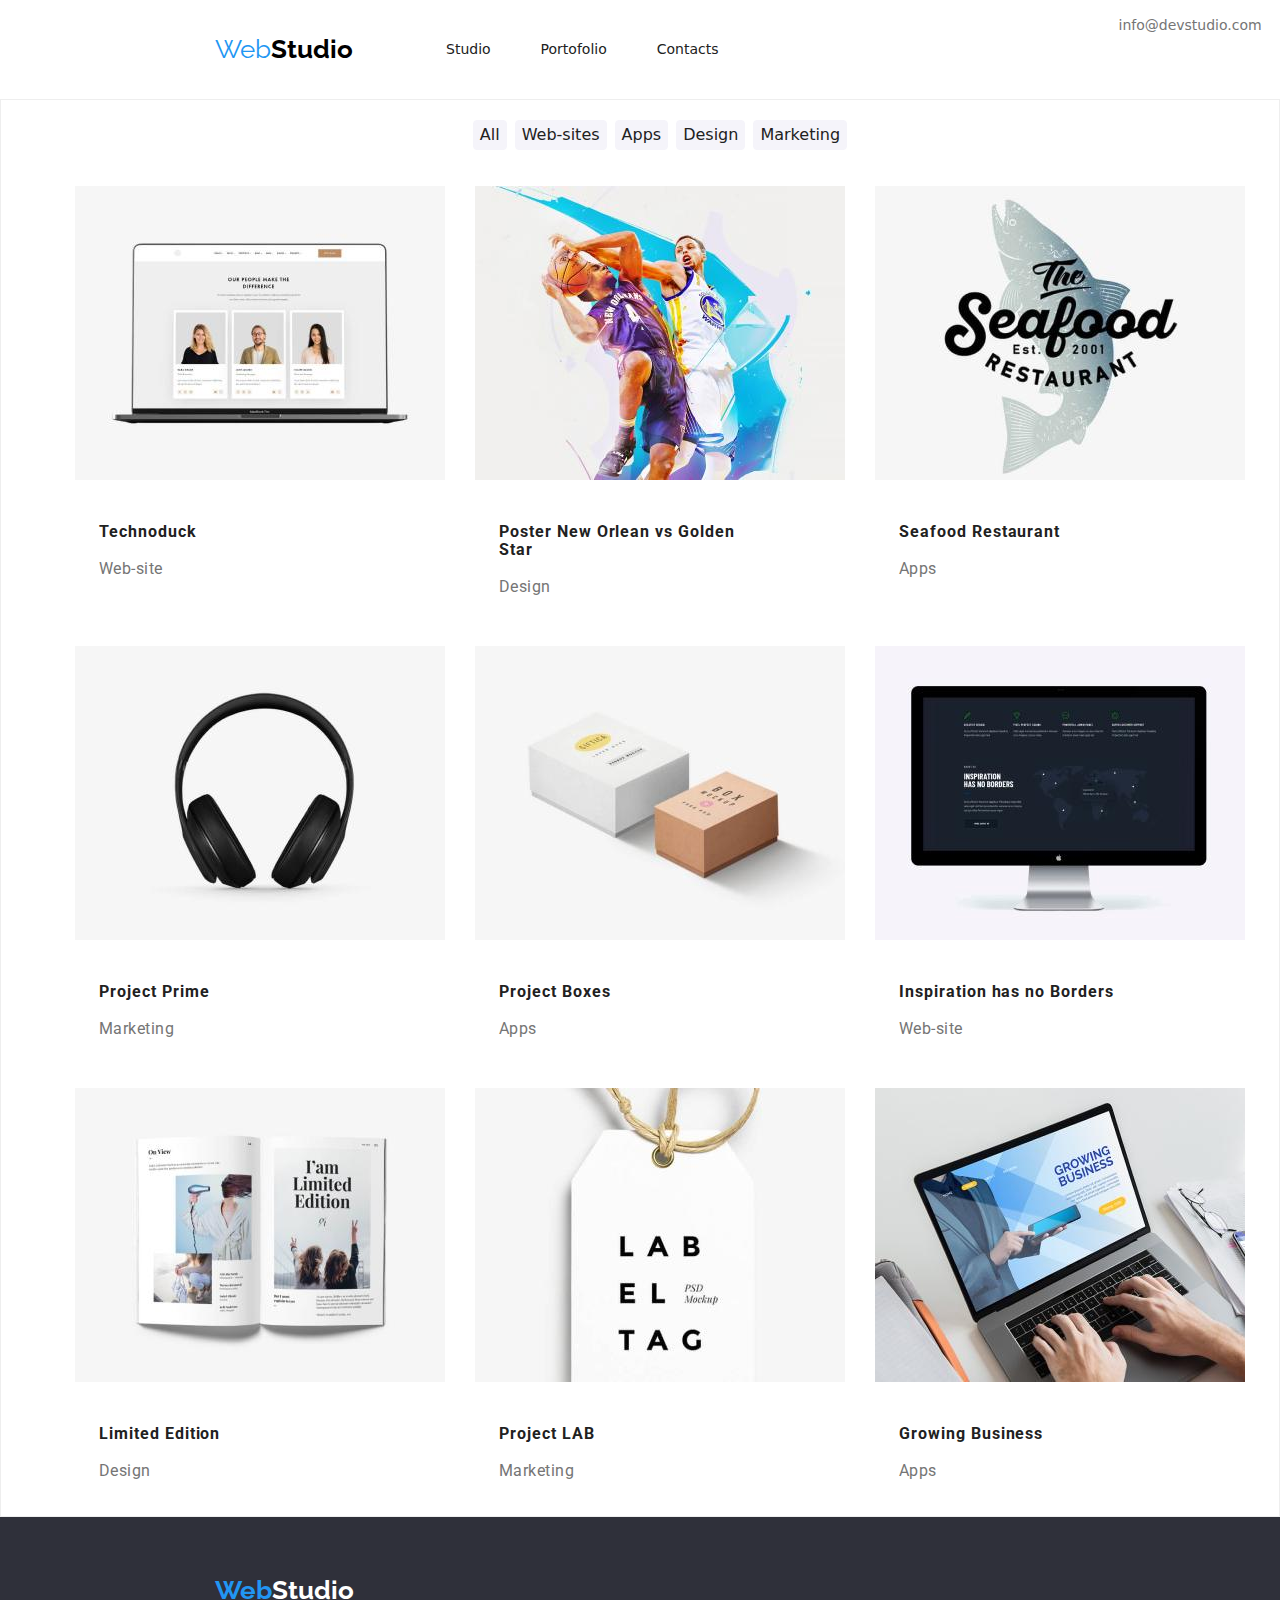
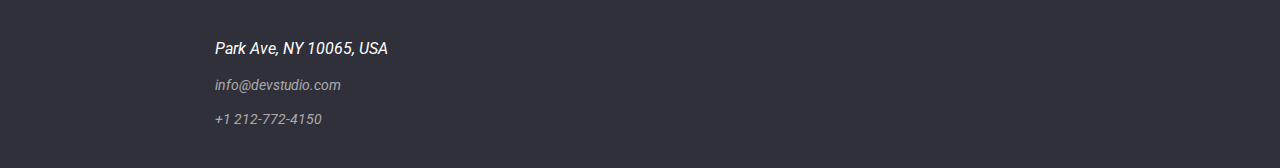
==== commit 0318bd93: "add css main-navigation" ====
--- a/portofolio.html
+++ b/portofolio.html
@@ -21,13 +21,13 @@
     <header class="global-header">
       <a href="./index.html/"></a>
       <div class="nav-container">
-        <h4><span class="accent">Web</span>Studio</h4>
+        <h4 class="nav-title"><span class="accent">Web</span>Studio</h4>
 
         <nav class="main-navigation">
-          <ul>
-            <li><a href="./index.html">Studio</a></li>
-            <li><a href="./portofolio.html"  class="current-portofolio">Portofolio</a></li>
-            <li><a href="#">Contacts</a></li>
+          <ul class="list-class">
+            <li><a href="./index.html" class="nav-link">Studio</a></li>
+            <li><a href="./portofolio.html"  class="nav-link current">Portofolio</a></li>
+            <li><a href="#" class="nav-link">Contacts</a></li>
           </ul>
         </nav>
 
--- a/CSS/style.css
+++ b/CSS/style.css
@@ -3,71 +3,67 @@
   --heading-font-family: "Roboto", sans-serif;
   --series-font-family: "Raleway", sans-serif;
 }
-.container{
-    margin: 0 auto;
-    max-width: 100px;
-    padding: 0 20px;
-}
-
-a .current-studio:link,
-a .current-studio:visited{
+
+
+
+
+
+
+
+.nav-container {
+  display: flex;
+  align-items: center;
   color: #FFFFFF;
-  background-color: #2196f3;
-}
- a .current-studio:active{
-  color: #2196f3;
-}
-
-a .current-portofolio:link,
-a .current-portofolio:visited{
-  color: #FFFFFF;
-  background-color: #2196f3;
-}
- a .current-portofolio:active{
-  color: #2196f3;
- }
-
-.nav-container {
-  display: flex;
-  flex-direction: row;
-  justify-content: space-around;
-  align-items: center;
-  color: #FFFFFF;
-  width: 1600px;
-  height: 80px;
-  margin: auto;
+  
 }
 
 .contact-container {
   display: flex;
-  justify-content: space-between;
-  align-items: center;
+  justify-content: center;
+  padding-left: 400px;
   gap: 40px;
 }
-
- .main-navigation ul{
-  display: flex;
-  flex-direction: row;
+.current{
+  color: #2196F3;
+}
+a:link,
+a:hover{
+  color: #2196F3;
+}
+a:focus{
+  color: #2196F3;
+}
+.nav-link{
+  cursor: pointer;
+}
+ .list-class{
+  display: flex;
+  justify-content: center;
+  padding-left: 93px;
   gap: 50px;
 }
+
+.list-class li a{
+  color: #212121;
+}
+
 
 span.accent {
   color: #2196f3;
   font-family: var(--series-font-family);
   font-weight: 400;
   font-size: 26px;
-  line-height: 35.96px;
-}
-.studio-prezentation h4 {
+}
+.nav-title {
+  display: flex;
   font-family: var(--series-font-family);
   color: #000000;
   font-weight: 700;
   font-size: 26px;
-  line-height: 30.52px;
-}
-
-.global-header .main-navigation a:link,
-.global-header .main-navigation a:visited {
+  padding-left: 215px;
+}
+
+.global-header .main-navigation a:link {
   color: var(--link-color);
   text-decoration: none;
   font-weight: 500;
@@ -85,7 +81,6 @@
   text-decoration: none;
   font-weight: 500;
   font-size: 14px;
-  line-height: 16.41px;
 }
 
 .global-header a:hover {
@@ -94,9 +89,7 @@
 .page-section-content {
   display: flex;
   background-color: #2f303a;
-  width: 1600px;
-  height: 500px;
-  top: 80px;
+  height: 600px;
   justify-content: center;
   flex-direction: column;
   align-items: center;
@@ -138,16 +131,14 @@
 }
 .information-container {
   display: flex;
-  justify-content: space-between;
-  width: 1200px;
-  height: 90px;
+  justify-content: center;
+  align-items: center;
   padding-top: 94px;
 }
 .about-us {
   display: flex;
   justify-content: center;
   gap: 30px;
-  padding-left: 215px;
 }
 
 .about-us p {
@@ -160,8 +151,8 @@
   height: 75px;
   top: 94px;
   left: 215px;
-  justify-content: flex-start;
-  padding-left: 6px;
+  justify-content: center;
+  padding-left: 5px;
 }
 
 .about-us h4 {
@@ -183,87 +174,56 @@
 .image-gallery {
   display: flex;
   flex-direction: column;
-  justify-content: center;
-  width: 1200px;
-  height: 600px;
-  top: 969px;
-  left: 215px;
-  padding-top: 94px;
-  padding-left: 215px;
 }
 h2 {
-  color: #212121;
-  font-family: var(--heading-font-family);
-  font-weight: 700;
-  size: 50px;
+   display: block;
+   color: #212121;
+   font-family: (--series-font-family);
+   font-weight: 700;
+   font-size: 1.70em;
+   margin-block-start: 0.83em;
+   margin-block-end: 0.83em;
   letter-spacing: 0.03em;
-  padding-top: 94px;
-  padding-left: 480px;
-  
+  text-align: center;
   
 }
 .suggestive-images {
   display: flex;
   justify-content: center;
+  align-items: center;
   gap: 30px;
-  padding-bottom: 60px;
-  padding-left: 150px;
-}
-.image1 {
-  width: 370px;
-  height: 294px;
-  top: 94px;
-  left: 215px;
-
-}
-.image2 {
-  width: 370px;
-  height: 294px;
-  top: 94px;
-  left: 615px;
-  
-}
-
-.image3 {
-  width: 370px;
-  height: 294px;
-  top: 94px;
-  left: 1015px;
 }
 
 .our-team {
   background-color: #F5F4FA;
   display: flex;
   flex-direction: column;
-  width: 1600px;
   height: 638px;
-  top: 1449px; 
-
 }
 
 .our-team-content {
   display: flex;
-  justify-content: space-between;
+  justify-content:center;
   align-items: center;
   text-align: center;
-  flex-direction: row;
-  width: 1200px;
   height: 368px;
   top: 1635px;
   left: 215px;
-  padding-left: 215px;
   gap: 30px;
 }
-
 .title-team{
   color: #212121;
   font-family: var(--heading-font-family);
   font-weight:700;
   size: 60px;
-  padding-left: 718px;
   padding-top: 50px;
 }
-
+.name-job{
+    display: flexbox;
+    flex-direction: column;
+    justify-content: center;
+    align-items: center;
+}
 .team-card1 {
   display: flex;
   background-color: #ffffff;
@@ -272,12 +232,11 @@
   top: 94px;
   left: 215px;
   flex-direction: column;
-  align-items: flex-start;
   border-radius: 0px 0px  4px  4px;
   box-shadow: 0px 2px 1px 0px #00000033;
-  justify-content: space-between;
-  
-}
+  justify-content: flex-start;
+}
+
 
 .team-card2 {
   display: flex;
@@ -375,17 +334,14 @@
   display: flex;
   flex-direction: column;
   justify-content: center;
+  height: 251px;
+}
+
+.useful-information {
+  display: flex;
+  flex-direction: column;
   font-family: var(--heading-font-family);
   font-weight: 400;
-  width: 1600px;
-  height: 251px;
-  top: 2097px;
-}
-
-.useful-information {
-  display: flex;
-  flex-direction: column;
-
   padding-left: 215px;
 }
 
@@ -419,11 +375,9 @@
 .portofolio-container{
      display: flex;
      flex-wrap: wrap;
-    border: 0.1px solid #EEEEEE;
-    width: 1600px;
-    height: 1460px;
-  padding-left: 180px;
-  padding-bottom: 90px;
+     justify-content: center;
+     align-items: center;
+    border: 1px solid #EEEEEE;
 }
 .portofolio-button button{
     background-color: #F5F4FA;
@@ -439,17 +393,17 @@
 }
 .portofolio-button{
     display: flex;
-    flex-direction: row;
-    width: 1300px;
+    justify-content: center;
+    align-items: center;
+    width: 1600px;
     height: 38px;
-   padding-top: 10px;
     left: 542px;
-    padding-left: 450px;
     gap: 8px;
 }
 
+
 .portofolio-button button:hover,
-.portofolio-button:focus {
+.portofolio-button button:focus {
   color: #ffffff;
   background-color: #2196f3;
 }
@@ -460,10 +414,7 @@
     display: flex;
     flex-wrap: wrap;
     gap: 30px;
-    justify-content: flex-start;
-}
-.item{
-    border: 1px solid #EEEEEE;
+    justify-content:center;
 }
 .product{
     width: 322px;
@@ -489,6 +440,4 @@
     
 
   
-.nav-link current {
-  color: #4d0752;
-}
+
